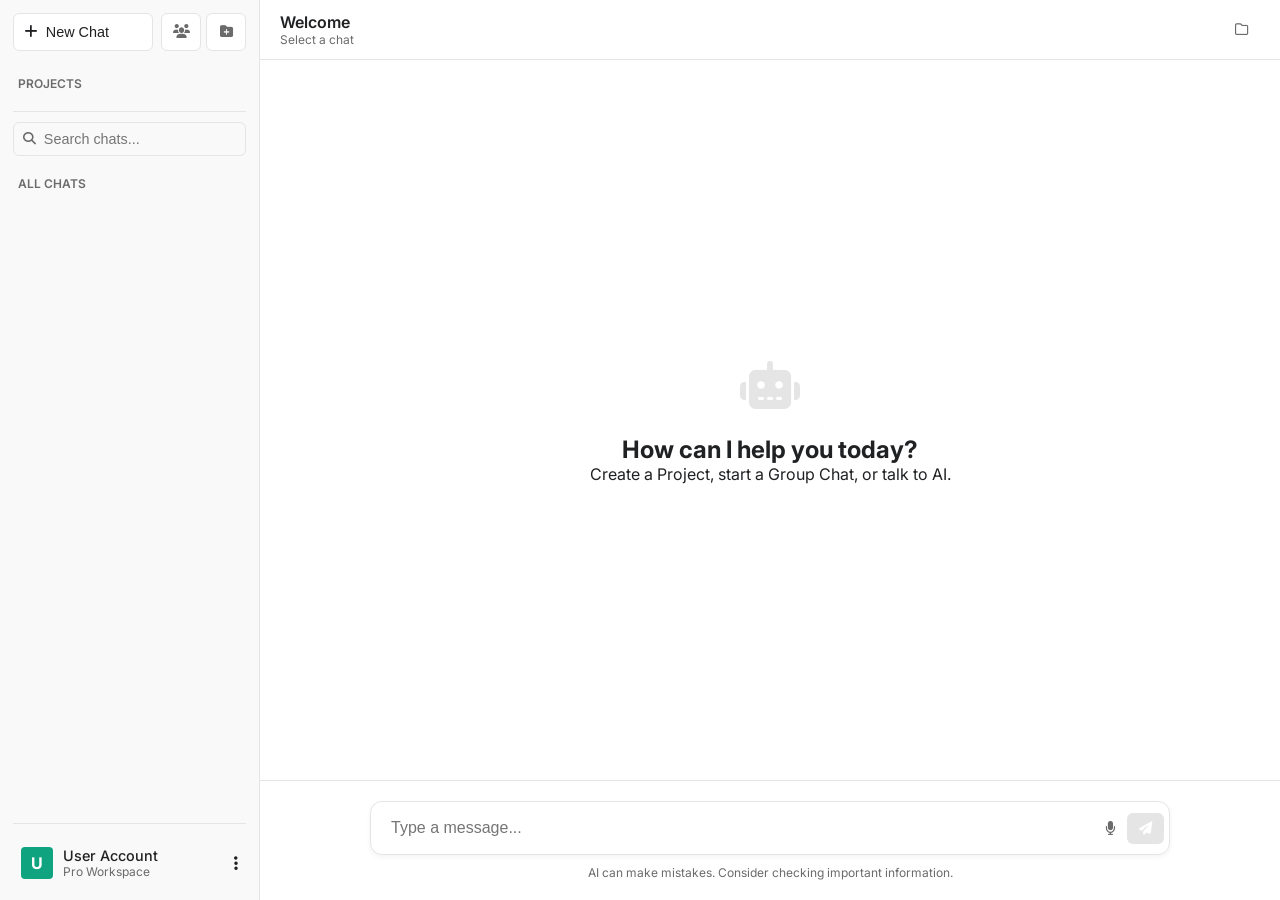
==== frontend/chatting/chat.html @ 7d4353a5 "frontend" ====
<!DOCTYPE html>
<html lang="en">
<head>
    <meta charset="UTF-8">
    <meta name="viewport" content="width=device-width, initial-scale=1.0">
    <title>AI Workspace Pro</title>
    <link href="https://fonts.googleapis.com/css2?family=Inter:wght@300;400;500;600&display=swap" rel="stylesheet">
    <link rel="stylesheet" href="https://cdnjs.cloudflare.com/ajax/libs/font-awesome/6.4.0/css/all.min.css">
    <link rel="stylesheet" href="chat.css">
</head>
<body>

    <div class="app-container">
        <div class="sidebar-overlay" id="sidebarOverlay"></div>

        <aside class="sidebar" id="sidebar">
          <button id="closeSidebarBtn" class="mobile-close-btn hidden">
    <i class="fa-solid fa-xmark"></i>
</button>
            
            <div class="sidebar-action-grid">
                <button id="newChatBtn" class="action-btn-main" title="New AI Chat">
                    <i class="fa-solid fa-plus"></i> New Chat
                </button>
                <div class="secondary-actions">
                    <button id="newGroupBtn" class="action-btn-icon" title="New Group">
                        <i class="fa-solid fa-users"></i>
                    </button>
                    <button id="newProjectBtn" class="action-btn-icon" title="New Project Folder">
                        <i class="fa-solid fa-folder-plus"></i>
                    </button>
                </div>
            </div>

            <div class="sidebar-section">
                <div class="section-label">Projects</div>
                <div id="projectsList" class="projects-list">
                    </div>
            </div>

            <div class="sidebar-divider"></div>

            <div class="search-container">
                <i class="fa-solid fa-search"></i>
                <input type="text" id="chatSearch" placeholder="Search chats...">
            </div>

            <div class="section-header-row">
                <div class="section-label" id="historyLabel">All Chats</div>
                <button class="icon-tiny hidden" id="backToAllChats" title="Back to All"><i class="fa-solid fa-arrow-left"></i></button>
            </div>
            
            <div class="chat-history-list" id="chatHistoryList"></div>

            <div class="sidebar-footer">
                <div class="user-profile" id="userProfileBtn">
                    <div class="avatar">U</div>
                    <div class="user-info">
                        <span class="name">User Account</span>
                        <span class="plan">Pro Workspace</span>
                    </div>
                    <i class="fa-solid fa-ellipsis-vertical menu-icon"></i>
                </div>

                <div class="user-menu hidden" id="userMenu">
                    <div class="menu-item" id="toggleThemeBtn">
                        <i class="fa-solid fa-moon"></i> Dark Mode
                    </div>
                    <div class="menu-item" id="clearAllBtn">
                        <i class="fa-solid fa-trash-can"></i> Clear All Data
                    </div>
                    <div class="menu-item" id="settingsBtn">
                        <i class="fa-solid fa-gear"></i> Settings
                    </div>
                </div>
            </div>
        </aside>

        <main class="main-content">
            <header class="chat-header">
                <div style="display:flex; align-items:center; gap:10px;">
                    <button class="mobile-menu-btn" id="mobileMenuBtn"><i class="fa-solid fa-bars"></i></button>
                    <div>
                        <span id="currentChatTitle" style="font-weight:600;">Welcome</span>
                        <div id="currentChatSubtitle" class="subtitle">Select a chat</div>
                    </div>
                </div>
                
                <div class="header-actions">
                    <button class="icon-btn" id="moveChatBtn" title="Move to Project"><i class="fa-regular fa-folder"></i></button>
                </div>
            </header>

            <div class="chat-container" id="chatContainer">
                <div id="welcomeScreen" class="welcome-screen">
                    <div class="logo-large"><i class="fa-solid fa-robot"></i></div>
                    <h2>How can I help you today?</h2>
                    <p>Create a Project, start a Group Chat, or talk to AI.</p>
                </div>

                <div id="messagesList" class="messages-list"></div>

                <div id="typingIndicator" class="message ai typing hidden">
                    <div class="avatar"><i class="fa-solid fa-robot"></i></div>
                    <div class="bubble">
                        <div class="typing-dot"></div><div class="typing-dot"></div><div class="typing-dot"></div>
                    </div>
                </div>
            </div>

            <div class="input-area">
                <div class="input-wrapper">
                    <input type="text" id="messageInput" placeholder="Type a message..." autocomplete="off">
                    
                    <button id="voiceBtn" class="icon-btn micro-btn" title="Voice Input">
                        <i class="fa-solid fa-microphone"></i>
                    </button>
                    
                    <button id="sendBtn" class="icon-btn send-btn" disabled>
                        <i class="fa-solid fa-paper-plane"></i>
                    </button>
                </div>
                <div class="disclaimer">AI can make mistakes. Consider checking important information.</div>
            </div>
        </main>
    </div>

    <div class="modal-overlay hidden" id="projectModal">
        <div class="modal">
            <h3>New Project</h3>
            <input type="text" id="projectNameInput" placeholder="Project Name" class="modal-input">
            <div class="modal-buttons">
                <button class="cancel-btn">Cancel</button>
                <button class="confirm-btn" id="confirmProjectBtn">Create</button>
            </div>
        </div>
    </div>

    <div class="modal-overlay hidden" id="groupModal">
        <div class="modal">
            <h3>New Group Chat</h3>
            <input type="text" id="groupNameInput" placeholder="Group Name" class="modal-input">
            <div class="modal-buttons">
                <button class="cancel-btn">Cancel</button>
                <button class="confirm-btn" id="confirmGroupBtn">Create</button>
            </div>
        </div>
    </div>

    <div class="modal-overlay hidden" id="moveModal">
        <div class="modal">
            <h3>Move to Project</h3>
            <div id="projectSelectContainer" class="selection-list"></div>
            <button class="cancel-btn" style="width:100%; margin-top:10px;">Close</button>
        </div>
    </div>

    <div class="modal-overlay hidden" id="settingsModal">
        <div class="modal">
            <div class="modal-header-row">
                <h3>Settings</h3>
                <button class="icon-tiny cancel-btn-icon"><i class="fa-solid fa-xmark"></i></button>
            </div>
            <div class="setting-row">
                <span>Theme Preference</span>
                <select id="themeSelect">
                    <option value="light">Light</option>
                    <option value="dark">Dark</option>
                </select>
            </div>
            <div class="setting-row">
                <span>Export Data</span>
                <button class="secondary-btn" onclick="alert('Data exported!')">Download JSON</button>
            </div>
        </div>
    </div>

    <script src="chat.js"></script>
</body>
</html>
---- frontend/chatting/chat.css ----
/* --- Variables --- */
:root {
    --bg-body: #ffffff;
    --bg-sidebar: #f9f9f9;
    --bg-input: #ffffff;
    --border-color: #e5e5e5;
    --text-primary: #202123;
    --text-secondary: #6b6b6b;
    --accent-color: #10a37f; /* AI Green */
    --group-color: #3b82f6; /* Group Blue */
    --user-bubble: #f0f0f0;
    --sidebar-width: 260px;
    --header-height: 60px;
    --menu-bg: #ffffff;
    --menu-shadow: rgba(0,0,0,0.1);
}

/* Dark Mode */
[data-theme="dark"] {
    --bg-body: #343541;
    --bg-sidebar: #202123;
    --bg-input: #40414f;
    --border-color: #4d4d4f;
    --text-primary: #ececf1;
    --text-secondary: #c5c5d2;
    --user-bubble: #444654;
    --menu-bg: #2b2c2f;
    --menu-shadow: rgba(0,0,0,0.4);
}

* { margin: 0; padding: 0; box-sizing: border-box; }
body { font-family: 'Inter', sans-serif; background-color: var(--bg-body); color: var(--text-primary); height: 100vh; overflow: hidden; transition: background 0.3s; }

/* Layout */
.app-container { display: flex; height: 100%; position: relative; }
.sidebar { width: var(--sidebar-width); background-color: var(--bg-sidebar); border-right: 1px solid var(--border-color); display: flex; flex-direction: column; padding: 0.8rem; transition: transform 0.3s ease; z-index: 100; }

/* Action Buttons */
.sidebar-action-grid { display: flex; gap: 8px; margin-bottom: 15px; }
.action-btn-main { flex: 1; padding: 10px; background: var(--bg-body); border: 1px solid var(--border-color); border-radius: 6px; cursor: pointer; text-align: left; display: flex; align-items: center; gap: 8px; font-size: 0.9rem; color: var(--text-primary); }
.action-btn-main:hover { background: var(--border-color); }

.secondary-actions { display: flex; gap: 5px; }
.action-btn-icon { width: 40px; background: var(--bg-body); border: 1px solid var(--border-color); border-radius: 6px; cursor: pointer; color: var(--text-secondary); display: flex; align-items: center; justify-content: center; }
.action-btn-icon:hover { background: var(--border-color); color: var(--text-primary); }

.section-label { font-size: 0.75rem; font-weight: 600; color: var(--text-secondary); margin: 10px 0 5px 5px; text-transform: uppercase; }
.sidebar-divider { height: 1px; background: var(--border-color); margin: 10px 0; }

/* Projects List */
.projects-list { max-height: 120px; overflow-y: auto; margin-bottom: 5px; }
.project-item { padding: 8px 10px; border-radius: 6px; cursor: pointer; display: flex; align-items: center; gap: 8px; font-size: 0.9rem; color: var(--text-primary); }
.project-item:hover { background: var(--border-color); }
.project-item.active { background: rgba(16, 163, 127, 0.1); color: var(--accent-color); font-weight: 500; }
.project-item i { color: #f59e0b; }

/* Chat List */
.search-container { margin-bottom: 10px; position: relative; }
.search-container i { position: absolute; left: 10px; top: 50%; transform: translateY(-50%); color: var(--text-secondary); font-size: 0.8rem; }
.search-container input { width: 100%; padding: 8px 10px 8px 30px; border: 1px solid var(--border-color); border-radius: 6px; background: transparent; font-size: 0.9rem; color: var(--text-primary); }

.chat-history-list { flex: 1; overflow-y: auto; display: flex; flex-direction: column; gap: 2px; }
.history-item { padding: 10px; border-radius: 6px; cursor: pointer; display: flex; align-items: center; gap: 10px; font-size: 0.9rem; color: var(--text-primary); }
.history-item:hover, .history-item.active { background-color: var(--border-color); }
.chat-icon { width: 20px; text-align: center; }
.icon-ai { color: var(--accent-color); }
.icon-group { color: var(--group-color); }

.section-header-row { display: flex; justify-content: space-between; align-items: center; margin-bottom: 5px; }
.icon-tiny { background: none; border: none; cursor: pointer; color: var(--accent-color); font-size: 0.9rem; }

/* User Footer & Menu */
.sidebar-footer { border-top: 1px solid var(--border-color); padding-top: 15px; margin-top: 10px; position: relative; }
.user-profile { display: flex; align-items: center; gap: 10px; cursor: pointer; padding: 8px; border-radius: 6px; }
.user-profile:hover { background-color: var(--border-color); }
.avatar { width: 32px; height: 32px; background-color: var(--accent-color); color: white; border-radius: 4px; display: flex; align-items: center; justify-content: center; font-weight: bold; }
.user-info { flex: 1; display: flex; flex-direction: column; }
.user-info .name { font-size: 0.9rem; font-weight: 500; }
.user-info .plan { font-size: 0.75rem; color: var(--text-secondary); }

/* Popup Menu */
.user-menu { position: absolute; bottom: 70px; left: 10px; right: 10px; background: var(--menu-bg); border: 1px solid var(--border-color); border-radius: 6px; box-shadow: 0 5px 15px var(--menu-shadow); padding: 5px; z-index: 200; }
.menu-item { padding: 10px; display: flex; align-items: center; gap: 10px; cursor: pointer; border-radius: 4px; color: var(--text-primary); font-size: 0.9rem; }
.menu-item:hover { background-color: var(--border-color); }

/* Main Chat */
.main-content { flex: 1; display: flex; flex-direction: column; height: 100%; position: relative; }
.chat-header { height: var(--header-height); border-bottom: 1px solid var(--border-color); display: flex; align-items: center; justify-content: space-between; padding: 0 20px; background: rgba(255,255,255,0.8); backdrop-filter: blur(10px); color: var(--text-primary); }
.mobile-menu-btn { display: none; background: none; border: none; font-size: 1.2rem; cursor: pointer; color: var(--text-primary); margin-right: 10px; }
.subtitle { font-size: 0.75rem; color: var(--text-secondary); }

.chat-container { flex: 1; overflow-y: auto; padding: 20px 0; scroll-behavior: smooth; }
.welcome-screen { height: 100%; display: flex; flex-direction: column; align-items: center; justify-content: center; color: var(--text-primary); text-align: center; }
.logo-large { font-size: 3rem; margin-bottom: 20px; color: var(--border-color); }
.hidden { display: none !important; }

/* Messages */
.messages-list { max-width: 800px; margin: 0 auto; padding: 0 20px; display: flex; flex-direction: column; gap: 20px; }
.message { display: flex; gap: 15px; line-height: 1.6; color: var(--text-primary); }
.message.user { flex-direction: row-reverse; }
.message.ai .avatar { background: var(--accent-color); flex-shrink: 0; border-radius: 4px; }
.message.group_member .avatar { background: var(--group-color); flex-shrink: 0; border-radius: 4px; }
.message.user .avatar { background: #555; flex-shrink: 0; border-radius: 4px; }
.message .bubble { padding: 10px 15px; border-radius: 12px; max-width: 80%; }
.message.ai .bubble, .message.group_member .bubble { background: transparent; padding-left: 0; }
.message.user .bubble { background-color: var(--user-bubble); }
.msg-sender { font-size: 0.75rem; font-weight: 600; color: var(--text-secondary); margin-bottom: 2px; }

/* Input Area */
.input-area { padding: 20px; background: var(--bg-body); border-top: 1px solid var(--border-color); }
.input-wrapper { max-width: 800px; margin: 0 auto; border: 1px solid var(--border-color); border-radius: 12px; background: var(--bg-input); display: flex; align-items: center; padding: 5px; box-shadow: 0 2px 5px rgba(0,0,0,0.05); }
.input-wrapper:focus-within { border-color: #888; }
.input-wrapper input { flex: 1; border: none; outline: none; padding: 12px 15px; font-size: 1rem; background: transparent; color: var(--text-primary); }

.icon-btn { background: none; border: none; cursor: pointer; padding: 8px 12px; border-radius: 6px; color: var(--text-secondary); transition: 0.2s; }
.icon-btn:hover:not(:disabled) { background-color: var(--border-color); color: var(--text-primary); }
.send-btn { background-color: var(--accent-color); color: white !important; }
.send-btn:disabled { background-color: var(--border-color); cursor: not-allowed; }
.disclaimer { text-align: center; font-size: 0.75rem; color: var(--text-secondary); margin-top: 10px; }

/* Voice Pulse */
.micro-btn.listening { color: #ff4444; animation: pulse 1.5s infinite; background-color: rgba(255, 68, 68, 0.1); }
@keyframes pulse { 0% { box-shadow: 0 0 0 0 rgba(255, 68, 68, 0.4); } 70% { box-shadow: 0 0 0 10px rgba(255, 68, 68, 0); } 100% { box-shadow: 0 0 0 0 rgba(255, 68, 68, 0); } }

/* Typing */
.typing .bubble { display: flex; gap: 5px; padding: 15px 0 0 0; }
.typing-dot { width: 6px; height: 6px; background-color: #999; border-radius: 50%; animation: typing 1.4s infinite ease-in-out both; }
.typing-dot:nth-child(1) { animation-delay: -0.32s; }
.typing-dot:nth-child(2) { animation-delay: -0.16s; }
@keyframes typing { 0%, 80%, 100% { transform: scale(0); } 40% { transform: scale(1); } }

/* Modals */
.modal-overlay { position: fixed; inset: 0; background: rgba(0,0,0,0.5); display: flex; align-items: center; justify-content: center; z-index: 1000; }
.modal { background: var(--menu-bg); padding: 25px; border-radius: 12px; width: 320px; box-shadow: 0 10px 25px rgba(0,0,0,0.2); color: var(--text-primary); }
.modal h3 { margin-bottom: 20px; font-size: 1.2rem; }
.modal-header-row { display: flex; justify-content: space-between; margin-bottom: 20px; }
.modal-input { width: 100%; padding: 10px; border: 1px solid var(--border-color); border-radius: 6px; margin-bottom: 20px; font-size: 1rem; background: transparent; color: var(--text-primary); }
.modal-buttons { display: flex; justify-content: flex-end; gap: 10px; }
.confirm-btn { background: var(--accent-color); color: white; border: none; padding: 8px 16px; border-radius: 6px; cursor: pointer; }
.cancel-btn { background: var(--border-color); border: none; padding: 8px 16px; border-radius: 6px; cursor: pointer; color: var(--text-primary); }
.secondary-btn { background: var(--border-color); border: none; padding: 6px 12px; border-radius: 4px; cursor: pointer; color: var(--text-primary); }

.selection-list div { padding: 10px; border-bottom: 1px solid var(--border-color); cursor: pointer; display: flex; align-items: center; gap: 10px; }
.selection-list div:hover { background: var(--border-color); color: var(--accent-color); }
.setting-row { display: flex; justify-content: space-between; margin-bottom: 15px; align-items: center; }

@media (max-width: 768px) {
    .sidebar { position: fixed; left: 0; top: 0; bottom: 0; transform: translateX(-100%); box-shadow: 2px 0 10px rgba(0,0,0,0.1); }
    .sidebar.open { transform: translateX(0); }
    .mobile-menu-btn { display: block; }
}


/* --- Mobile Close Button --- */
.mobile-close-btn {
    position: absolute;
    top: 15px;
    right: 15px;
    background: none;
    border: none;
    font-size: 1.5rem;
    color: var(--text-secondary);
    cursor: pointer;
    z-index: 105;
    display: none; /* Desktop पर छिपा रहेगा */
}

/* Mobile View Settings */
@media (max-width: 768px) {
    .mobile-close-btn { display: block; } /* Mobile पर दिखेगा */
    .history-actions { display: flex !important; } /* मोबाइल पर हमेशा डिलीट बटन दिखेगा */
}

/* --- Chat Rename/Delete Icons --- */
.history-item {
    justify-content: space-between;
    padding-right: 5px;
}

.history-title {
    overflow: hidden;
    white-space: nowrap;
    text-overflow: ellipsis;
    max-width: 160px;
}

.history-actions {
    display: none; /* होवर करने पर ही दिखेगा */
    gap: 8px;
    align-items: center;
}

.history-item:hover .history-actions {
    display: flex;
}

.action-icon {
    font-size: 0.85rem;
    color: var(--text-secondary);
    padding: 4px;
    border-radius: 4px;
    cursor: pointer;
    transition: all 0.2s;
}

.action-icon:hover {
    background-color: #ddd;
    color: #000;
}
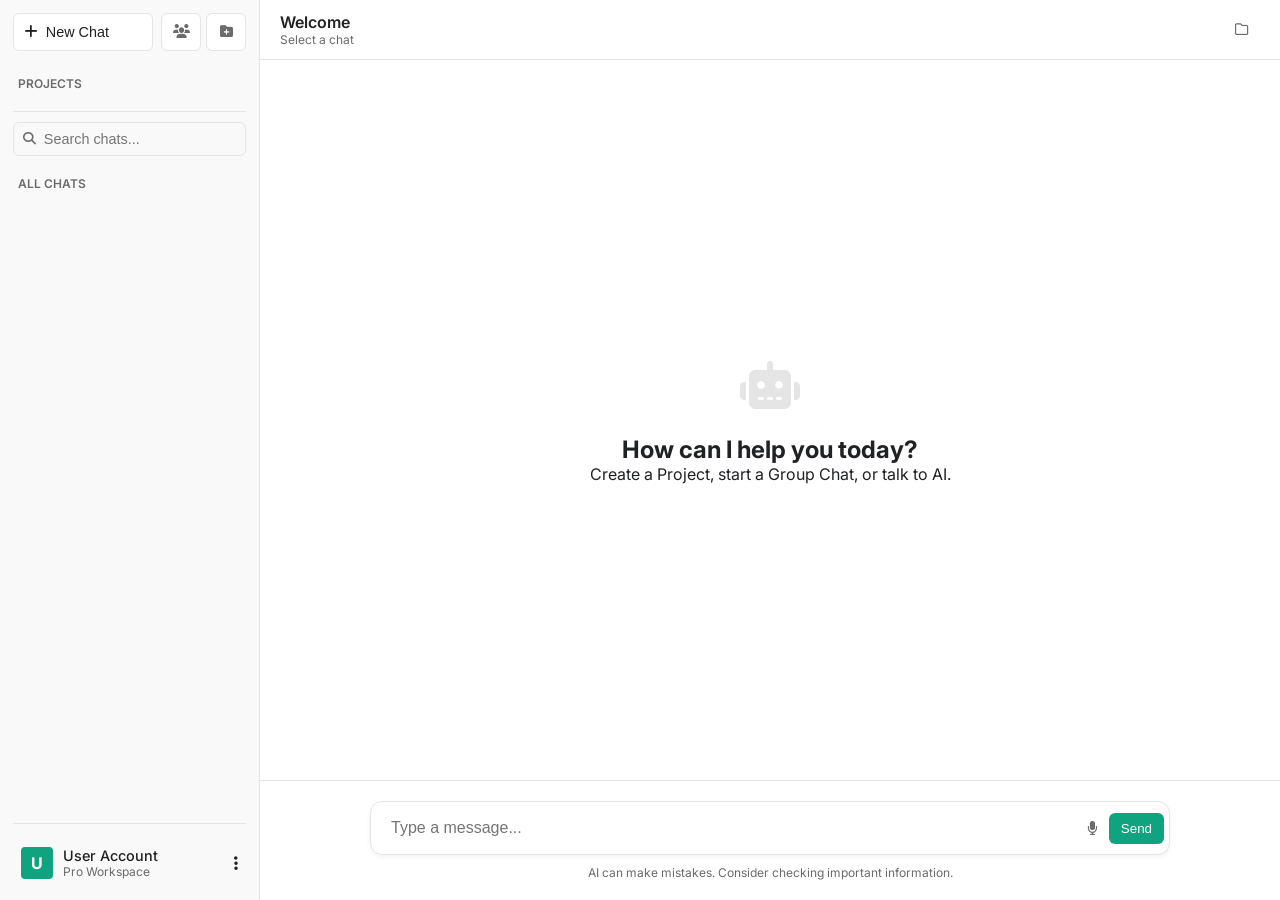
==== commit 88aefb0c: "Continued development and frontend is created" ====
--- a/frontend/chatting/chat.html
+++ b/frontend/chatting/chat.html
@@ -21,6 +21,7 @@
             <div class="sidebar-action-grid">
                 <button id="newChatBtn" class="action-btn-main" title="New AI Chat">
                     <i class="fa-solid fa-plus"></i> New Chat
+                    
                 </button>
                 <div class="secondary-actions">
                     <button id="newGroupBtn" class="action-btn-icon" title="New Group">
@@ -116,9 +117,9 @@
                         <i class="fa-solid fa-microphone"></i>
                     </button>
                     
-                    <button id="sendBtn" class="icon-btn send-btn" disabled>
-                        <i class="fa-solid fa-paper-plane"></i>
-                    </button>
+                   <button id="sendBtn" class="icon-btn send-btn" onclick="sendMessage()">
+    Send
+</button>
                 </div>
                 <div class="disclaimer">AI can make mistakes. Consider checking important information.</div>
             </div>
--- a/frontend/chatting/chat.css
+++ b/frontend/chatting/chat.css
@@ -206,4 +206,7 @@
 .action-icon:hover {
     background-color: #ddd;
     color: #000;
-}+}
+
+
+
